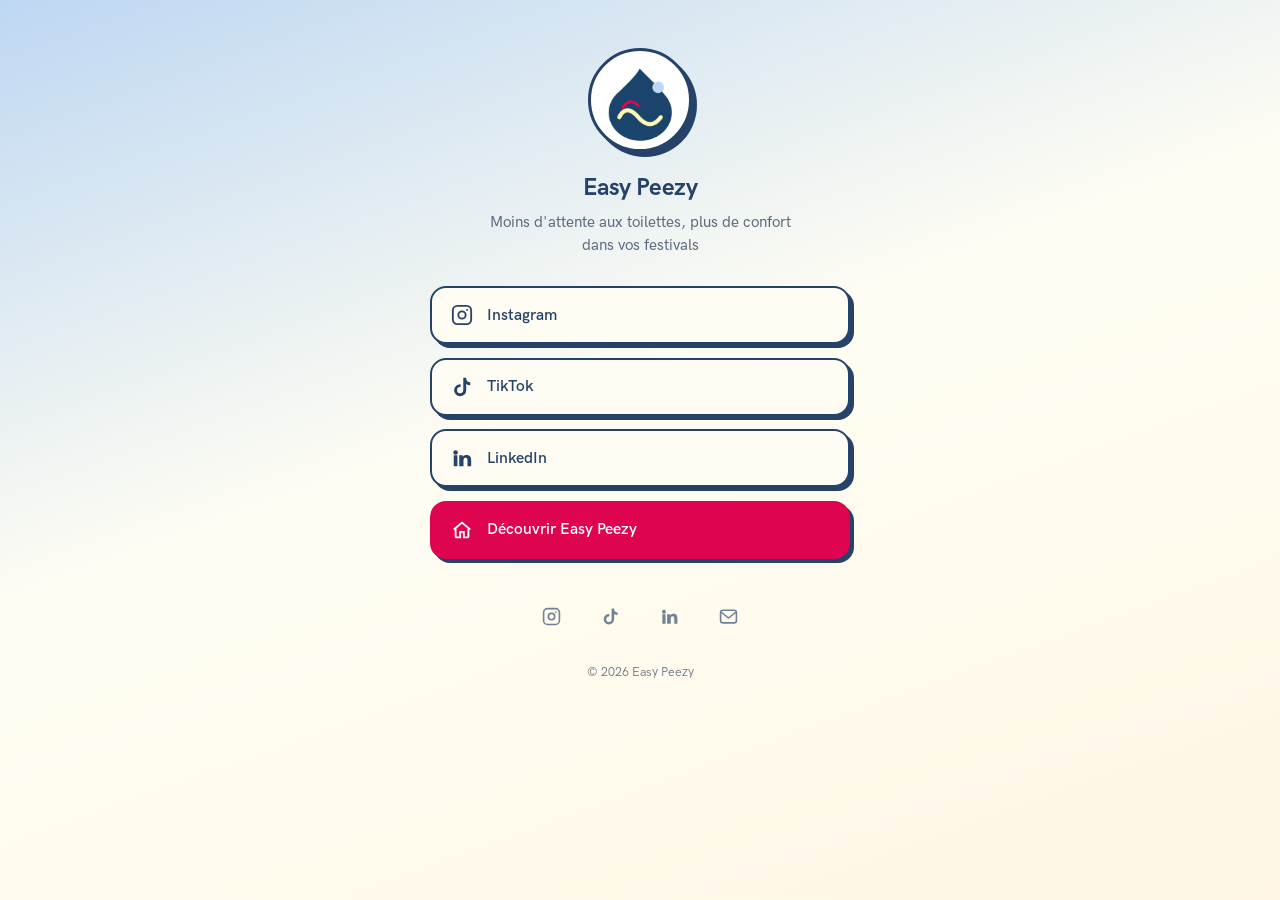
==== links.html @ 92133d7a "ajout page linktree" ====
<!doctype html>
<html lang="fr">
<head>
<meta charset="UTF-8" />
<meta name="viewport" content="width=device-width, initial-scale=1, viewport-fit=cover" />
<title>Easy Peezy · Tous nos liens</title>
<meta name="description" content="Retrouvez tous les liens Easy Peezy : réseaux sociaux, dernier article et site officiel." />
<meta name="robots" content="noindex" />
<style>
@font-face{font-family:"HK Grotesk";src:url("assets/fonts/HKGrotesk-Regular.woff2") format("woff2");font-weight:400;font-style:normal;font-display:swap}
@font-face{font-family:"HK Grotesk";src:url("assets/fonts/HKGrotesk-Medium.woff2") format("woff2");font-weight:500;font-style:normal;font-display:swap}
@font-face{font-family:"HK Grotesk";src:url("assets/fonts/HKGrotesk-SemiBold.woff2") format("woff2");font-weight:600;font-style:normal;font-display:swap}
@font-face{font-family:"HK Grotesk";src:url("assets/fonts/HKGrotesk-Bold.woff2") format("woff2");font-weight:700;font-style:normal;font-display:swap}

:root{
  --navy:#254368;
  --baby:#bed7f2;
  --butter:#fff8ba;
  --crimson:#df0450;
  --cream:#fffdf3;
  --cream-2:#fff7e6;
  --ink:#22303f;
  --muted:#5b6b7d;
  --sans:"HK Grotesk",-apple-system,BlinkMacSystemFont,"Segoe UI",sans-serif;
}

*{box-sizing:border-box;margin:0;padding:0}
html{-webkit-text-size-adjust:100%}
body{
  font-family:var(--sans);
  color:var(--ink);
  background:linear-gradient(160deg,var(--baby) 0%,var(--cream) 45%,var(--cream-2) 100%);
  min-height:100dvh;
  display:flex;
  justify-content:center;
  padding:3rem 1.2rem 2.2rem;
  line-height:1.5;
  -webkit-font-smoothing:antialiased;
}
a{color:inherit;text-decoration:none}
img{max-width:100%;display:block}

.page{width:100%;max-width:420px;display:flex;flex-direction:column;align-items:center}

.avatar{
  width:104px;height:104px;border-radius:50%;
  object-fit:cover;background:#fff;
  border:3px solid var(--navy);
  box-shadow:5px 5px 0 var(--navy);
  padding:6px;
}

h1{
  font-size:1.5rem;font-weight:700;letter-spacing:-.02em;
  color:var(--navy);margin-top:1.1rem;text-align:center;
}

.bio{
  font-size:.95rem;color:var(--muted);font-weight:500;
  margin-top:.4rem;text-align:center;max-width:320px;
}

.links{
  width:100%;display:flex;flex-direction:column;gap:.85rem;
  margin-top:1.8rem;
}

.link-btn{
  display:flex;align-items:center;gap:.85rem;
  width:100%;padding:.95rem 1.2rem;
  background:var(--cream);
  border:2px solid var(--navy);
  border-radius:16px;
  font-weight:600;font-size:.98rem;color:var(--navy);
  box-shadow:4px 4px 0 var(--navy);
  transition:transform .16s ease, box-shadow .16s ease, background .16s ease, color .16s ease;
}
.link-btn:hover,.link-btn:focus-visible{
  transform:translate(-2px,-2px);
  box-shadow:6px 6px 0 var(--navy);
  background:var(--crimson);
  color:#fff;
}
.link-btn:active{transform:translate(0,0);box-shadow:2px 2px 0 var(--navy)}

.link-btn .ic{
  flex-shrink:0;width:22px;height:22px;
  display:flex;align-items:center;justify-content:center;
}
.link-btn .ic svg{width:100%;height:100%}
.link-btn span.label{flex:1}

.link-btn--primary{
  background:var(--crimson);color:#fff;border-color:var(--crimson);
}
.link-btn--primary:hover{
  background:var(--navy);border-color:var(--navy);color:var(--butter);
}

.socials{
  display:flex;gap:1.3rem;margin-top:2.4rem;
}
.socials a{
  width:38px;height:38px;border-radius:50%;
  display:flex;align-items:center;justify-content:center;
  color:var(--navy);opacity:.65;
  transition:opacity .16s ease, transform .16s ease, color .16s ease;
}
.socials a svg{width:19px;height:19px}
.socials a:hover{opacity:1;transform:translateY(-2px);color:var(--crimson)}

footer{
  margin-top:1.8rem;font-size:.78rem;color:var(--muted);
  text-align:center;
}
</style>
</head>
<body>
<main class="page">

  <img class="avatar" src="assets/logo.png" alt="Easy Peezy" />

  <h1>Easy Peezy</h1>
  <p class="bio">Moins d'attente aux toilettes, plus de confort dans vos festivals</p>

  <nav class="links" aria-label="Liens Easy Peezy">
    <a class="link-btn" href="https://www.instagram.com/easypeezy.ep/" target="_blank" rel="noopener">
      <span class="ic"><svg viewBox="0 0 24 24" fill="none" stroke="currentColor" stroke-width="2"><rect x="2" y="2" width="20" height="20" rx="5"/><circle cx="12" cy="12" r="4"/><circle cx="17.5" cy="6.5" r="1" fill="currentColor" stroke="none"/></svg></span>
      <span class="label">Instagram</span>
    </a>

    <a class="link-btn" href="https://www.tiktok.com/@easy.peezy.ep" target="_blank" rel="noopener">
      <span class="ic"><svg viewBox="0 0 24 24" fill="currentColor"><path d="M16.6 2h-3.2v13.4a3.4 3.4 0 1 1-2.9-3.36V8.9a6.6 6.6 0 1 0 6.1 6.58V8.75a7.8 7.8 0 0 0 4.4 1.35V6.9a4.4 4.4 0 0 1-4.4-4.4z"/></svg></span>
      <span class="label">TikTok</span>
    </a>

    <a class="link-btn" href="https://www.linkedin.com/in/easy-peezy" target="_blank" rel="noopener">
      <span class="ic"><svg viewBox="0 0 24 24" fill="currentColor"><path d="M4.98 3.5a2.5 2.5 0 1 1 0 5 2.5 2.5 0 0 1 0-5zM3 9h4v12H3zM9 9h3.8v1.64h.05c.53-.95 1.83-1.96 3.77-1.96C20.9 8.68 22 11 22 14.3V21h-4v-6.06c0-1.44-.03-3.3-2.02-3.3-2.02 0-2.33 1.58-2.33 3.2V21H9z"/></svg></span>
      <span class="label">LinkedIn</span>
    </a>

    <a class="link-btn link-btn--primary" href="index.html">
      <span class="ic"><svg viewBox="0 0 24 24" fill="none" stroke="currentColor" stroke-width="2"><path d="M3 11.5 12 4l9 7.5"/><path d="M5 10v9a1 1 0 0 0 1 1h4v-6h4v6h4a1 1 0 0 0 1-1v-9"/></svg></span>
      <span class="label">Découvrir Easy Peezy</span>
    </a>
  </nav>

  <div class="socials">
    <a href="https://www.instagram.com/easypeezy.ep/" target="_blank" rel="noopener" aria-label="Instagram">
      <svg viewBox="0 0 24 24" fill="none" stroke="currentColor" stroke-width="2"><rect x="2" y="2" width="20" height="20" rx="5"/><circle cx="12" cy="12" r="4"/><circle cx="17.5" cy="6.5" r="1" fill="currentColor" stroke="none"/></svg>
    </a>
    <a href="https://www.tiktok.com/@easy.peezy.ep" target="_blank" rel="noopener" aria-label="TikTok">
      <svg viewBox="0 0 24 24" fill="currentColor"><path d="M16.6 2h-3.2v13.4a3.4 3.4 0 1 1-2.9-3.36V8.9a6.6 6.6 0 1 0 6.1 6.58V8.75a7.8 7.8 0 0 0 4.4 1.35V6.9a4.4 4.4 0 0 1-4.4-4.4z"/></svg>
    </a>
    <a href="https://www.linkedin.com/in/easy-peezy" target="_blank" rel="noopener" aria-label="LinkedIn">
      <svg viewBox="0 0 24 24" fill="currentColor"><path d="M4.98 3.5a2.5 2.5 0 1 1 0 5 2.5 2.5 0 0 1 0-5zM3 9h4v12H3zM9 9h3.8v1.64h.05c.53-.95 1.83-1.96 3.77-1.96C20.9 8.68 22 11 22 14.3V21h-4v-6.06c0-1.44-.03-3.3-2.02-3.3-2.02 0-2.33 1.58-2.33 3.2V21H9z"/></svg>
    </a>
    <a href="mailto:easypeezy.ep@gmail.com" aria-label="Email">
      <svg viewBox="0 0 24 24" fill="none" stroke="currentColor" stroke-width="2"><rect x="2" y="4" width="20" height="16" rx="3"/><path d="m2 6 10 8 10-8"/></svg>
    </a>
  </div>

  <footer>© 2026 Easy Peezy</footer>
</main>
</body>
</html>
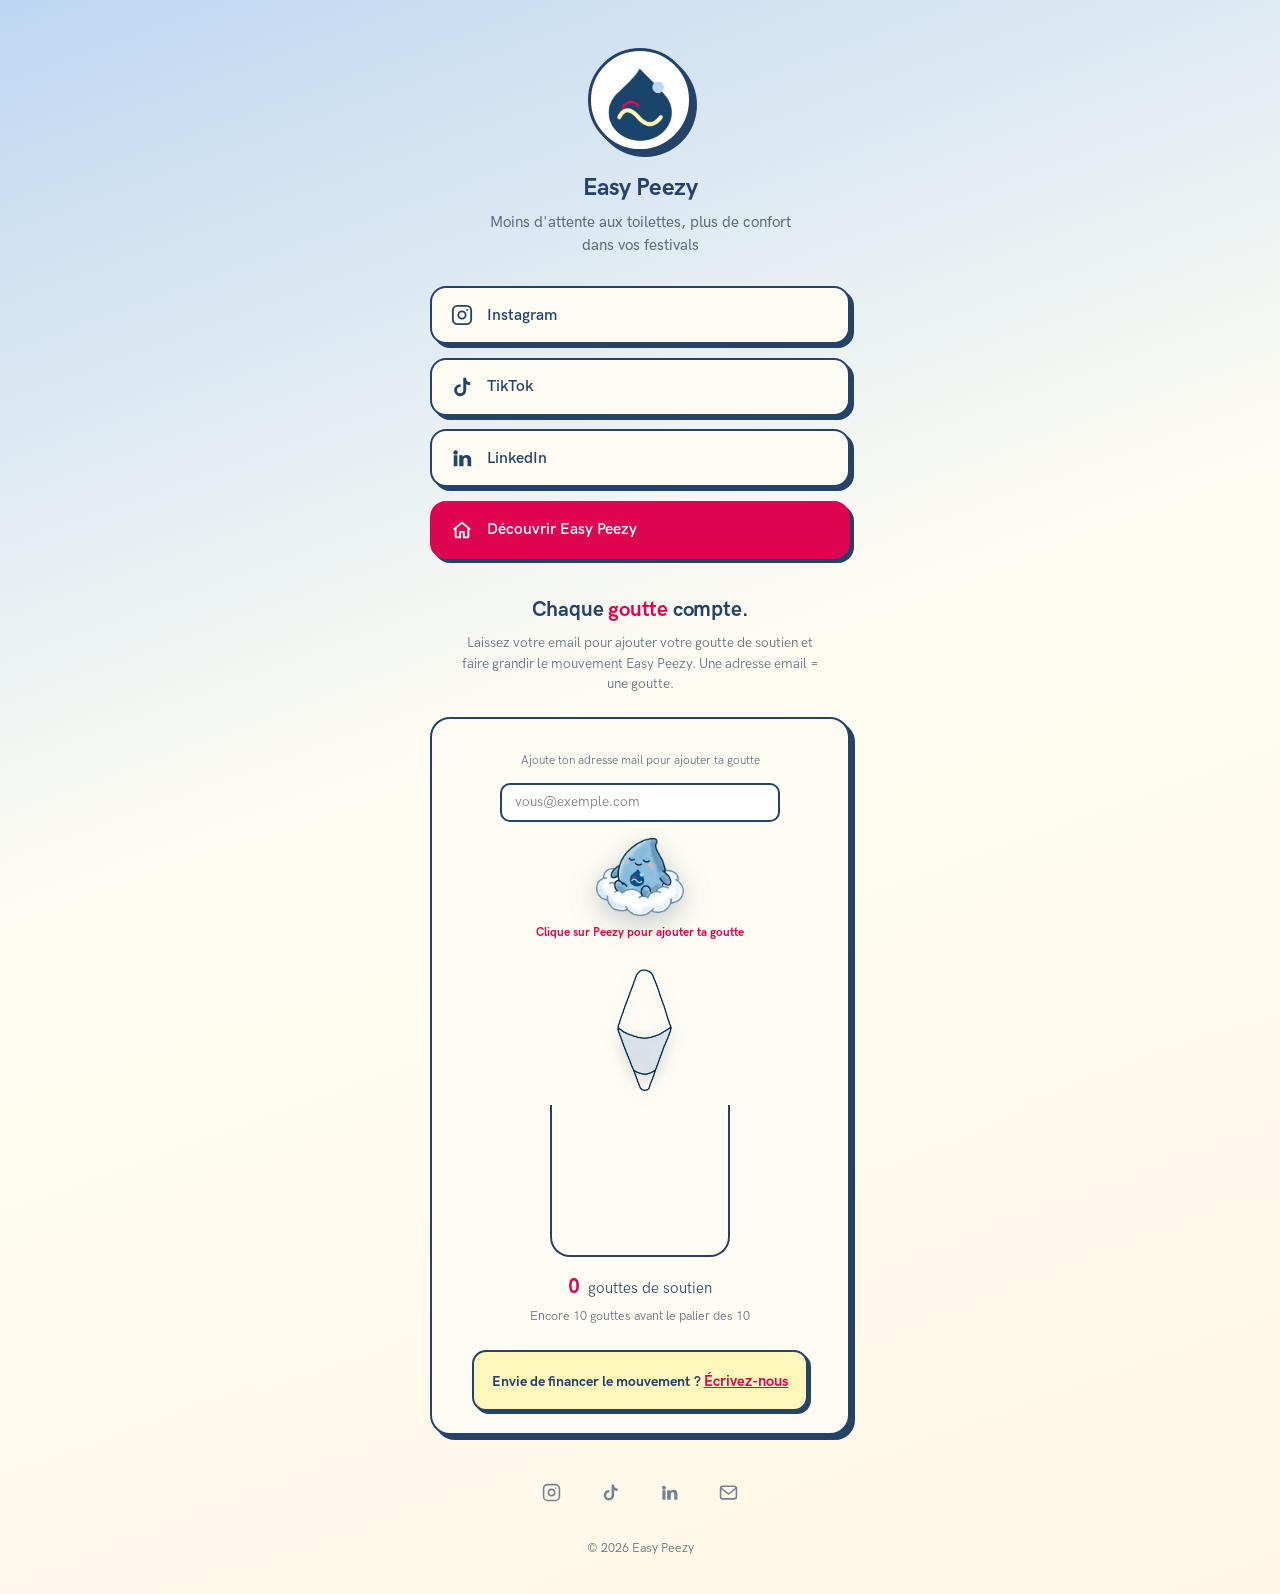
==== commit a733534d: "Réconcilie le site live de Léonce dans git + ajoute infos légales éditeur Le site OVH (widget « gout" ====
--- a/links.html
+++ b/links.html
@@ -6,6 +6,8 @@
 <title>Easy Peezy · Tous nos liens</title>
 <meta name="description" content="Retrouvez tous les liens Easy Peezy : réseaux sociaux, dernier article et site officiel." />
 <meta name="robots" content="noindex" />
+<link rel="icon" type="image/png" href="assets/logo.png" />
+<link rel="apple-touch-icon" href="assets/logo.png" />
 <style>
 @font-face{font-family:"HK Grotesk";src:url("assets/fonts/HKGrotesk-Regular.woff2") format("woff2");font-weight:400;font-style:normal;font-display:swap}
 @font-face{font-family:"HK Grotesk";src:url("assets/fonts/HKGrotesk-Medium.woff2") format("woff2");font-weight:500;font-style:normal;font-display:swap}
@@ -113,6 +115,55 @@
   margin-top:1.8rem;font-size:.78rem;color:var(--muted);
   text-align:center;
 }
+
+.drops-heading{margin-top:2.2rem;text-align:center;max-width:360px}
+.drops-heading h2{font-size:1.3rem;font-weight:700;color:var(--navy);letter-spacing:-.01em}
+.drops-heading h2 em{font-style:normal;color:var(--crimson)}
+.drops-heading p{margin-top:.5rem;font-size:.85rem;color:var(--muted);line-height:1.5}
+
+.drops-widget{
+  width:100%;margin-top:1.4rem;display:flex;flex-direction:column;align-items:center;text-align:center;
+  background:var(--cream);border:2px solid var(--navy);border-radius:20px;
+  box-shadow:5px 5px 0 var(--navy);padding:1.6rem 1.4rem 1.4rem;
+}
+.drops-widget__mascot-btn{margin-top:1rem;background:none;border:0;padding:0;cursor:pointer;width:88px;line-height:0}
+.drops-widget__mascot{width:100%;filter:drop-shadow(0 8px 14px rgba(37,67,104,.28));transition:transform .18s ease}
+.drops-widget__mascot-btn:hover .drops-widget__mascot{transform:translateY(-3px) rotate(-4deg)}
+.drops-widget__mascot-btn:active .drops-widget__mascot{transform:translateY(2px) scale(.94) rotate(2deg)}
+.drops-widget__mascot-btn:disabled{cursor:not-allowed}
+.drops-widget__mascot-btn:disabled .drops-widget__mascot{transform:none!important;opacity:.7}
+.drops-widget__hint{margin-top:.5rem;font-size:.74rem;color:var(--muted)}
+.drops-widget__hint--mascot{margin-top:.5rem;font-weight:700;color:var(--crimson)}
+.drops-widget__email-form{width:100%;max-width:280px;margin-top:.8rem}
+.drops-widget__email-row{display:flex;gap:.4rem}
+.drops-widget__email-input{flex:1;min-width:0;font-family:var(--sans);font-size:.85rem;padding:.6rem .8rem;border:2px solid var(--navy);border-radius:10px;background:#fff;color:var(--ink)}
+.drops-widget__email-input:focus{outline:none;box-shadow:3px 3px 0 var(--crimson)}
+.drops-widget__email-note{margin-top:.5rem;font-size:.76rem;color:var(--navy)}
+.drops-widget__funnel{position:relative;width:140px;height:150px;margin:.8rem 0 0}
+.drops-widget__funnel-img{width:100%;height:100%;object-fit:contain;object-position:bottom;filter:drop-shadow(0 4px 8px rgba(37,67,104,.2))}
+.drops-widget__jar{width:180px;margin:0 auto;background:transparent;border:2px solid var(--navy);border-top:0;border-radius:0 0 20px 20px;overflow:hidden}
+.drops-widget__jar-canvas{display:block;width:180px;height:150px}
+.drops-widget__count{font-size:.95rem;color:var(--navy);margin-top:.9rem}
+.drops-widget__count strong{font-size:1.3rem;color:var(--crimson);margin-right:.3rem}
+.drops-widget__progress{margin-top:.4rem;font-size:.78rem;color:var(--muted)}
+.drops-widget__share{
+  margin-top:.8rem;background:none;border:0;color:var(--navy);
+  font-weight:600;font-size:.82rem;text-decoration:underline;cursor:pointer;font-family:var(--sans);
+}
+.drops-widget__toast{
+  margin-top:1rem;background:var(--butter);border:2px solid var(--navy);border-radius:12px;
+  padding:.7rem .9rem;font-size:.8rem;font-weight:600;color:var(--navy);
+  opacity:0;transform:translateY(6px);transition:opacity .3s ease,transform .3s ease;
+}
+.drops-widget__toast.is-visible{opacity:1;transform:none}
+.drops-widget__fund{
+  margin-top:1.4rem;padding:1rem 1.1rem;
+  background:var(--butter);border:2px solid var(--navy);border-radius:14px;
+  box-shadow:3px 3px 0 var(--navy);
+  font-size:.88rem;font-weight:700;color:var(--navy);line-height:1.5;
+}
+.drops-widget__fund a{display:inline-block;margin-top:.2rem;color:var(--crimson);font-weight:700;text-decoration:underline;font-size:.92rem}
+
 </style>
 </head>
 <body>
@@ -134,7 +185,7 @@
       <span class="label">TikTok</span>
     </a>
 
-    <a class="link-btn" href="https://www.linkedin.com/in/easy-peezy" target="_blank" rel="noopener">
+    <a class="link-btn" href="https://www.linkedin.com/company/easypeezyep" target="_blank" rel="noopener">
       <span class="ic"><svg viewBox="0 0 24 24" fill="currentColor"><path d="M4.98 3.5a2.5 2.5 0 1 1 0 5 2.5 2.5 0 0 1 0-5zM3 9h4v12H3zM9 9h3.8v1.64h.05c.53-.95 1.83-1.96 3.77-1.96C20.9 8.68 22 11 22 14.3V21h-4v-6.06c0-1.44-.03-3.3-2.02-3.3-2.02 0-2.33 1.58-2.33 3.2V21H9z"/></svg></span>
       <span class="label">LinkedIn</span>
     </a>
@@ -145,6 +196,36 @@
     </a>
   </nav>
 
+  <div class="drops-heading">
+    <h2>Chaque <em>goutte</em> compte.</h2>
+    <p>Laissez votre email pour ajouter votre goutte de soutien et faire grandir le mouvement Easy Peezy. Une adresse email = une goutte.</p>
+  </div>
+
+  <div class="drops-widget" data-drops-widget>
+    <p class="drops-widget__hint">Ajoute ton adresse mail pour ajouter ta goutte</p>
+    <form class="drops-widget__email-form" id="dropsEmailFormLinks" data-drops-email-form novalidate>
+      <div class="drops-widget__email-row">
+        <input type="email" inputmode="email" autocomplete="email" required placeholder="vous@exemple.com" class="drops-widget__email-input" data-drops-email-input />
+      </div>
+    </form>
+    <button type="submit" form="dropsEmailFormLinks" class="drops-widget__mascot-btn" data-drops-btn aria-label="Ajouter votre goutte de soutien">
+      <img src="assets/mascotte.png" alt="" class="drops-widget__mascot" />
+    </button>
+    <p class="drops-widget__hint drops-widget__hint--mascot">Clique sur Peezy pour ajouter ta goutte</p>
+    <p class="drops-widget__email-note" data-drops-email-note hidden></p>
+    <div class="drops-widget__funnel">
+      <img src="assets/entonnoire.png" alt="" class="drops-widget__funnel-img" />
+    </div>
+    <div class="drops-widget__jar">
+      <canvas class="drops-widget__jar-canvas" data-drops-canvas width="180" height="150" aria-hidden="true"></canvas>
+    </div>
+    <p class="drops-widget__count"><strong data-drops-count>–</strong> <span data-drops-count-label>gouttes de soutien</span></p>
+    <p class="drops-widget__progress" data-drops-progress></p>
+    <button type="button" class="drops-widget__share" data-drops-share hidden>Partage ton rang et n'oublie pas de nous @ !</button>
+    <div class="drops-widget__toast" data-drops-toast hidden></div>
+    <p class="drops-widget__fund">Envie de financer le mouvement&nbsp;? <a href="mailto:easypeezy.ep@gmail.com?subject=Je%20souhaite%20soutenir%20financièrement%20Easy%20Peezy">Écrivez-nous</a></p>
+  </div>
+
   <div class="socials">
     <a href="https://www.instagram.com/easypeezy.ep/" target="_blank" rel="noopener" aria-label="Instagram">
       <svg viewBox="0 0 24 24" fill="none" stroke="currentColor" stroke-width="2"><rect x="2" y="2" width="20" height="20" rx="5"/><circle cx="12" cy="12" r="4"/><circle cx="17.5" cy="6.5" r="1" fill="currentColor" stroke="none"/></svg>
@@ -152,7 +233,7 @@
     <a href="https://www.tiktok.com/@easy.peezy.ep" target="_blank" rel="noopener" aria-label="TikTok">
       <svg viewBox="0 0 24 24" fill="currentColor"><path d="M16.6 2h-3.2v13.4a3.4 3.4 0 1 1-2.9-3.36V8.9a6.6 6.6 0 1 0 6.1 6.58V8.75a7.8 7.8 0 0 0 4.4 1.35V6.9a4.4 4.4 0 0 1-4.4-4.4z"/></svg>
     </a>
-    <a href="https://www.linkedin.com/in/easy-peezy" target="_blank" rel="noopener" aria-label="LinkedIn">
+    <a href="https://www.linkedin.com/company/easypeezyep" target="_blank" rel="noopener" aria-label="LinkedIn">
       <svg viewBox="0 0 24 24" fill="currentColor"><path d="M4.98 3.5a2.5 2.5 0 1 1 0 5 2.5 2.5 0 0 1 0-5zM3 9h4v12H3zM9 9h3.8v1.64h.05c.53-.95 1.83-1.96 3.77-1.96C20.9 8.68 22 11 22 14.3V21h-4v-6.06c0-1.44-.03-3.3-2.02-3.3-2.02 0-2.33 1.58-2.33 3.2V21H9z"/></svg>
     </a>
     <a href="mailto:easypeezy.ep@gmail.com" aria-label="Email">
@@ -162,5 +243,9 @@
 
   <footer>© 2026 Easy Peezy</footer>
 </main>
+<script src="js/vendor/matter.min.js"></script>
+<script src="js/drops-physics.js"></script>
+<script src="js/share-image.js"></script>
+<script src="js/drops.js"></script>
 </body>
 </html>
